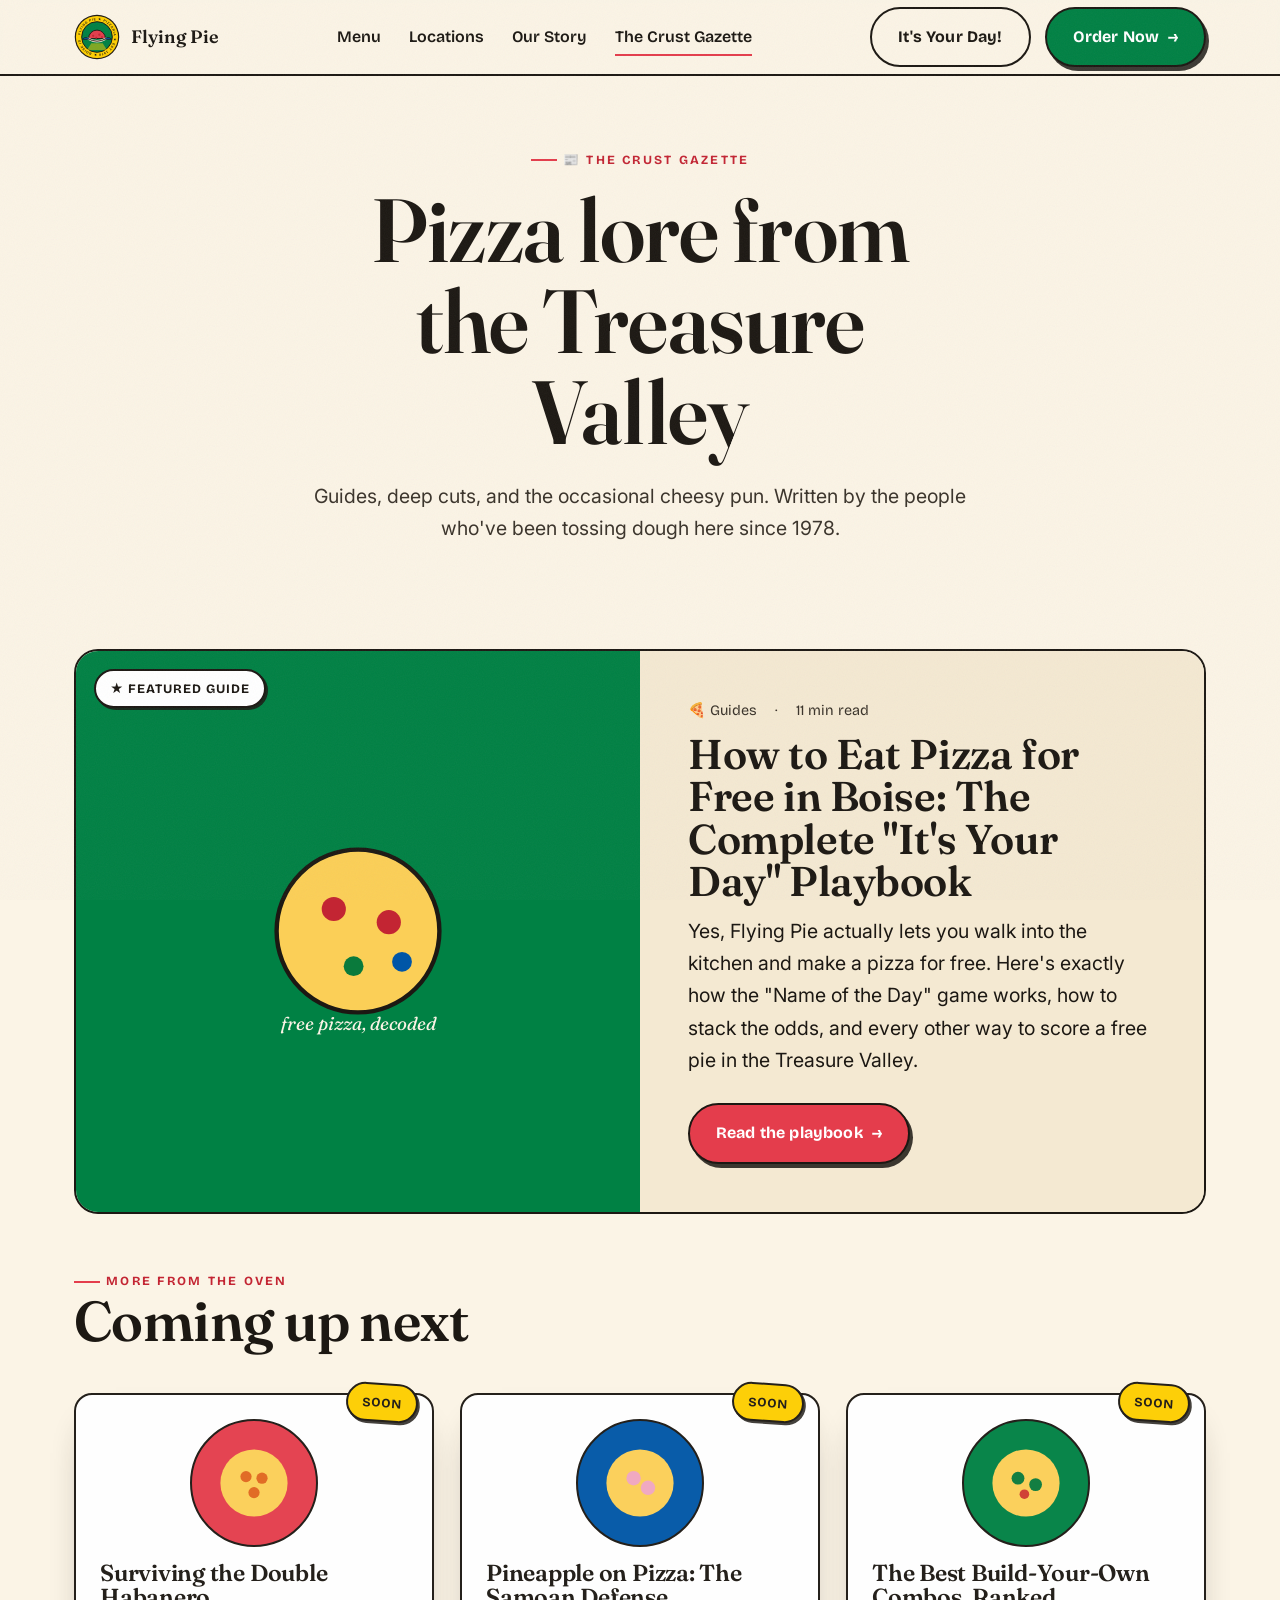
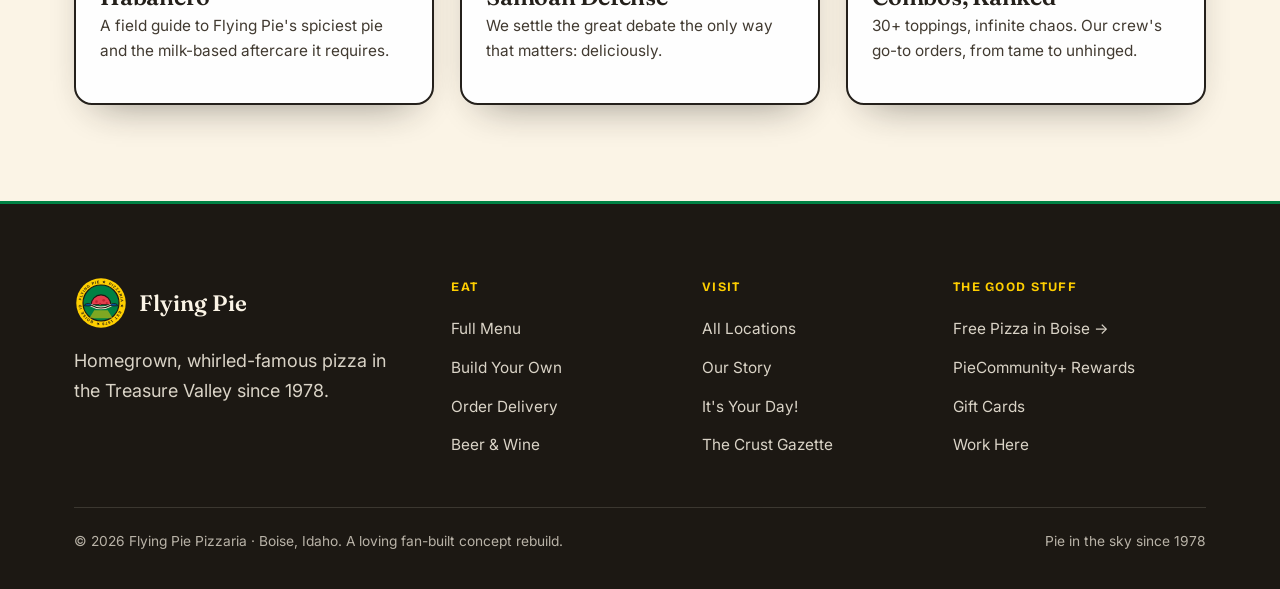
==== blog/index.html @ 6eec4156 "Flying Pie rebuild: multi-page site + flagship 'free pizza in Boise' SEO blog" ====
<!DOCTYPE html>
<html lang="en">
<head>
<meta charset="UTF-8">
<meta name="viewport" content="width=device-width, initial-scale=1.0">
<title>The Crust Gazette — Flying Pie's Boise Pizza Blog</title>
<meta name="description" content="Stories, guides and Treasure Valley pizza lore from Flying Pie. Start with the definitive guide to scoring free pizza in Boise.">
<link rel="canonical" href="https://flyingpie.example/blog/">
<link rel="icon" type="image/svg+xml" href="../assets/logo.svg">
<link rel="preconnect" href="https://fonts.googleapis.com">
<link rel="preconnect" href="https://fonts.gstatic.com" crossorigin>
<link href="https://fonts.googleapis.com/css2?family=Bricolage+Grotesque:opsz,wght@12..96,600;12..96,700;12..96,800&family=Fraunces:ital,opsz,wght@0,9..144,500;0,9..144,600;1,9..144,500;1,9..144,600&family=Inter:wght@400;500;600;700&display=swap" rel="stylesheet">
<link rel="stylesheet" href="../css/style.css">
</head>
<body>
<header class="nav">
  <div class="wrap nav__row">
    <a class="brandmark" href="../index.html" aria-label="Flying Pie home"><img src="../assets/logo.svg" alt="" width="46" height="46"><span>Flying&nbsp;Pie</span></a>
    <nav class="nav__links" aria-label="Primary">
      <a href="../menu.html">Menu</a><a href="../locations.html">Locations</a><a href="../about.html">Our Story</a><a href="index.html" class="is-active">The Crust Gazette</a>
    </nav>
    <div class="nav__cta">
      <a href="../about.html#iyd" class="btn btn--ghost" style="box-shadow:none">It's Your Day!</a>
      <a href="../locations.html" class="btn btn--green">Order Now <span class="arr">→</span></a>
    </div>
    <button class="nav__burger" aria-label="Menu" aria-expanded="false"><span></span><span></span><span></span></button>
  </div>
</header>
<nav class="mobile-menu" aria-label="Mobile"><a href="../menu.html">Menu</a><a href="../locations.html">Locations</a><a href="../about.html">Our Story</a><a href="index.html">The Crust Gazette</a><a href="../locations.html" class="btn btn--red">Order Now →</a></nav>

<section class="hero" style="padding-bottom:8px">
  <div class="wrap" style="text-align:center;max-width:720px">
    <span class="eyebrow" style="justify-content:center">📰 The Crust Gazette</span>
    <h1 class="reveal">Pizza lore from<br>the Treasure Valley</h1>
    <p class="lead reveal" style="margin:0 auto">Guides, deep cuts, and the occasional cheesy pun. Written by the people who've been tossing dough here since 1978.</p>
  </div>
</section>

<section class="section">
  <div class="wrap">

    <!-- FEATURED -->
    <a class="panel split reveal" href="free-pizza-boise-its-your-day.html" style="display:grid;text-decoration:none;margin-bottom:48px">
      <div class="split__media bg-green" style="min-height:300px;position:relative;overflow:hidden">
        <span class="badge" style="position:absolute;top:18px;left:18px;color:var(--ink)">★ Featured guide</span>
        <svg width="220" viewBox="0 0 200 200"><circle cx="100" cy="100" r="74" fill="#fbcf57" stroke="#1c1813" stroke-width="4"/><circle cx="78" cy="80" r="11" fill="#c32533"/><circle cx="128" cy="92" r="11" fill="#c32533"/><circle cx="96" cy="132" r="9" fill="#0a7a3c"/><circle cx="140" cy="128" r="9" fill="#0056a7"/><text x="100" y="190" text-anchor="middle" fill="#fbf4e6" style="font-family:'Fraunces',serif;font-style:italic;font-size:17px">free pizza, decoded</text></svg>
      </div>
      <div class="split__body bg-cream">
        <div class="post-meta" style="margin-top:0"><span>🍕 Guides</span><span>·</span><span>11 min read</span></div>
        <h2 style="margin:.25em 0 .3em;font-size:clamp(1.7rem,3.4vw,2.6rem)">How to Eat Pizza for Free in Boise: The Complete "It's Your Day" Playbook</h2>
        <p class="lead" style="color:var(--ink)">Yes, Flying Pie actually lets you walk into the kitchen and make a pizza for free. Here's exactly how the "Name of the Day" game works, how to stack the odds, and every other way to score a free pie in the Treasure Valley.</p>
        <span class="btn btn--red" style="margin-top:6px">Read the playbook <span class="arr">→</span></span>
      </div>
    </a>

    <!-- MORE -->
    <div class="sec-head reveal"><span class="eyebrow">More from the oven</span><h2>Coming up next</h2></div>
    <div class="grid grid-3">
      <article class="pcard reveal" style="opacity:.96">
        <span class="badge pcard__tag bg-yellow" style="color:var(--ink)">Soon</span>
        <div class="pcard__disc bg-red"><svg viewBox="0 0 100 100" width="80"><circle cx="50" cy="50" r="42" fill="#fbcf57"/><circle cx="40" cy="42" r="7" fill="#e0671f"/><circle cx="60" cy="44" r="7" fill="#e0671f"/><circle cx="50" cy="62" r="7" fill="#e0671f"/></svg></div>
        <h3>Surviving the Double Habanero</h3><p>A field guide to Flying Pie's spiciest pie and the milk-based aftercare it requires.</p>
      </article>
      <article class="pcard reveal" style="opacity:.96">
        <span class="badge pcard__tag bg-yellow" style="color:var(--ink)">Soon</span>
        <div class="pcard__disc bg-blue"><svg viewBox="0 0 100 100" width="80"><circle cx="50" cy="50" r="42" fill="#fbcf57"/><circle cx="42" cy="44" r="9" fill="#f0a6c0"/><circle cx="60" cy="56" r="9" fill="#f0a6c0"/></svg></div>
        <h3>Pineapple on Pizza: The Samoan Defense</h3><p>We settle the great debate the only way that matters: deliciously.</p>
      </article>
      <article class="pcard reveal" style="opacity:.96">
        <span class="badge pcard__tag bg-yellow" style="color:var(--ink)">Soon</span>
        <div class="pcard__disc bg-green"><svg viewBox="0 0 100 100" width="80"><circle cx="50" cy="50" r="42" fill="#fbcf57"/><circle cx="40" cy="44" r="8" fill="#0a7a3c"/><circle cx="62" cy="52" r="8" fill="#0a7a3c"/><circle cx="48" cy="64" r="6" fill="#cf3a2f"/></svg></div>
        <h3>The Best Build-Your-Own Combos, Ranked</h3><p>30+ toppings, infinite chaos. Our crew's go-to orders, from tame to unhinged.</p>
      </article>
    </div>

  </div>
</section>

<footer class="footer">
  <div class="wrap">
    <div class="footer__grid">
      <div><a class="brandmark" href="../index.html" style="color:var(--paper)"><img src="../assets/logo.svg" alt="" width="54" height="54"><span style="font-size:1.4rem">Flying&nbsp;Pie</span></a><p style="margin-top:16px;opacity:.85;max-width:34ch">Homegrown, whirled-famous pizza in the Treasure Valley since 1978.</p></div>
      <div><h5>Eat</h5><ul><li><a href="../menu.html">Full Menu</a></li><li><a href="../menu.html">Build Your Own</a></li><li><a href="../locations.html">Order Delivery</a></li><li><a href="../menu.html#drinks">Beer &amp; Wine</a></li></ul></div>
      <div><h5>Visit</h5><ul><li><a href="../locations.html">All Locations</a></li><li><a href="../about.html">Our Story</a></li><li><a href="../about.html#iyd">It's Your Day!</a></li><li><a href="index.html">The Crust Gazette</a></li></ul></div>
      <div><h5>The good stuff</h5><ul><li><a href="free-pizza-boise-its-your-day.html">Free Pizza in Boise →</a></li><li><a href="../locations.html">PieCommunity+ Rewards</a></li><li><a href="../locations.html">Gift Cards</a></li><li><a href="../about.html">Work Here</a></li></ul></div>
    </div>
    <div class="footer__bottom"><span>© <span data-year>2026</span> Flying Pie Pizzaria · Boise, Idaho. A loving fan-built concept rebuild.</span><span>Pie in the sky since 1978</span></div>
  </div>
</footer>
<script src="../js/main.js"></script>
</body>
</html>
---- css/style.css ----
/* =====================================================================
   FLYING PIE — design system
   "Pie in the sky since 1978" — a zine/Americana riso aesthetic
   Hand-built, no framework. Warm paper, overprint color, doodles.
   ===================================================================== */

:root{
  /* brand palette (pulled from flyingpie.com) */
  --ink:#1c1813;
  --ink-soft:#3a332a;
  --paper:#fbf4e6;
  --paper-2:#f4e9d2;
  --paper-3:#efe0c2;
  --green:#008144;
  --green-deep:#00633a;
  --green-ink:#063a23;
  --red:#e43d4c;
  --red-deep:#c32533;
  --yellow:#fece00;
  --yellow-deep:#f3b500;
  --blue:#0056a7;
  --blue-soft:#2f7fd0;
  --cream-line:rgba(28,24,19,.14);

  --shadow-sticker:3px 4px 0 rgba(28,24,19,.85);
  --shadow-card:0 18px 40px -22px rgba(28,24,19,.55);
  --radius:18px;
  --maxw:1180px;

  --font-display:"Fraunces",Georgia,serif;
  --font-grotesk:"Bricolage Grotesque","Inter",sans-serif;
  --font-body:"Inter",system-ui,sans-serif;
}

*{box-sizing:border-box}
html{scroll-behavior:smooth}
body{
  margin:0;
  font-family:var(--font-body);
  color:var(--ink);
  background:var(--paper);
  font-size:18px;
  line-height:1.65;
  -webkit-font-smoothing:antialiased;
  overflow-x:hidden;
}
/* subtle paper grain */
body::before{
  content:"";
  position:fixed;inset:0;
  pointer-events:none;z-index:9999;
  opacity:.05;
  background-image:url("data:image/svg+xml,%3Csvg xmlns='http://www.w3.org/2000/svg' width='120' height='120'%3E%3Cfilter id='n'%3E%3CfeTurbulence type='fractalNoise' baseFrequency='0.9' numOctaves='2' stitchTiles='stitch'/%3E%3C/filter%3E%3Crect width='100%25' height='100%25' filter='url(%23n)'/%3E%3C/svg%3E");
}

img{max-width:100%;display:block}
a{color:inherit;text-decoration:none}
button{font-family:inherit}

h1,h2,h3,h4{font-family:var(--font-display);font-weight:600;line-height:1.02;margin:0;letter-spacing:-.01em}
h1{font-size:clamp(2.7rem,7vw,5.6rem)}
h2{font-size:clamp(2rem,4.6vw,3.5rem)}
h3{font-size:clamp(1.35rem,2.6vw,2rem)}
p{margin:0 0 1.1em}

.wrap{max-width:var(--maxw);margin:0 auto;padding:0 24px}
.section{padding:96px 0}
.section-sm{padding:60px 0}

/* ---- type helpers ---- */
.eyebrow{
  font-family:var(--font-grotesk);
  font-weight:700;
  text-transform:uppercase;
  letter-spacing:.18em;
  font-size:.78rem;
  color:var(--red-deep);
  display:inline-flex;align-items:center;gap:.5em;
}
.eyebrow::before{content:"";width:26px;height:2px;background:var(--red);display:inline-block}
.serif-i{font-style:italic;font-family:var(--font-display)}
.u-green{color:var(--green)}
.u-red{color:var(--red)}
.u-blue{color:var(--blue)}
.u-yellow{color:var(--yellow-deep)}
.center{text-align:center}
.lead{font-size:1.22rem;color:var(--ink-soft);max-width:60ch}

/* highlighter underline */
.hl{
  background:linear-gradient(180deg,transparent 58%,var(--yellow) 58% 92%,transparent 92%);
  padding:0 .06em;
}

/* =====================  BUTTONS  ===================== */
.btn{
  display:inline-flex;align-items:center;gap:.55em;
  font-family:var(--font-grotesk);font-weight:700;
  font-size:1rem;letter-spacing:.01em;
  padding:15px 26px;border-radius:999px;
  border:2.5px solid var(--ink);
  background:var(--red);color:#fff;
  cursor:pointer;transition:transform .15s ease,box-shadow .15s ease;
  box-shadow:var(--shadow-sticker);
}
.btn:hover{transform:translate(-2px,-2px);box-shadow:5px 6px 0 rgba(28,24,19,.85)}
.btn:active{transform:translate(1px,2px);box-shadow:1px 1px 0 rgba(28,24,19,.85)}
.btn--green{background:var(--green);color:#fff}
.btn--yellow{background:var(--yellow);color:var(--ink)}
.btn--ghost{background:transparent;color:var(--ink)}
.btn--lg{padding:18px 34px;font-size:1.12rem}
.btn .arr{transition:transform .15s ease}
.btn:hover .arr{transform:translateX(3px)}

/* =====================  STICKER / BADGE  ===================== */
.badge{
  display:inline-flex;align-items:center;gap:.45em;
  font-family:var(--font-grotesk);font-weight:700;
  font-size:.8rem;text-transform:uppercase;letter-spacing:.08em;
  padding:7px 14px;border-radius:999px;
  border:2px solid var(--ink);background:#fff;
  box-shadow:2px 2px 0 rgba(28,24,19,.85);
}

/* =====================  NAV  ===================== */
.nav{
  position:sticky;top:0;z-index:200;
  background:rgba(251,244,230,.82);
  backdrop-filter:blur(10px);
  border-bottom:2px solid var(--ink);
}
.nav__row{display:flex;align-items:center;justify-content:space-between;height:74px}
.nav__links{display:flex;align-items:center;gap:28px}
.nav__links a{
  font-family:var(--font-grotesk);font-weight:600;font-size:1rem;
  position:relative;padding:4px 0;
}
.nav__links a::after{
  content:"";position:absolute;left:0;right:100%;bottom:-2px;height:2.5px;
  background:var(--red);transition:right .25s ease;
}
.nav__links a:hover::after,.nav__links a.is-active::after{right:0}
.nav__cta{display:flex;align-items:center;gap:14px}
.brandmark{display:flex;align-items:center;gap:11px;font-family:var(--font-display);font-weight:600}
.brandmark svg{height:46px;width:auto}
.nav__burger{display:none;background:none;border:0;cursor:pointer;padding:8px}
.nav__burger span{display:block;width:26px;height:2.6px;background:var(--ink);margin:5px 0;border-radius:2px;transition:.25s}
.mobile-menu{display:none}

/* =====================  HERO  ===================== */
.hero{position:relative;padding:64px 0 40px;overflow:hidden}
.hero__grid{display:grid;grid-template-columns:1.05fr .95fr;gap:40px;align-items:center}
.hero h1{margin:.15em 0 .25em}
.hero h1 .pop{color:var(--red);display:inline-block;transform:rotate(-2deg)}
.hero__art{position:relative;display:flex;justify-content:center;align-items:center;min-height:420px}
.hero__sky{
  position:absolute;inset:-10% -10% -10% -10%;
  background:
    radial-gradient(circle at 30% 30%, rgba(0,129,68,.16), transparent 60%),
    radial-gradient(circle at 75% 70%, rgba(0,86,167,.14), transparent 55%);
  z-index:0;
}
.hero__pizza{position:relative;z-index:2;width:min(420px,80%);animation:float 6s ease-in-out infinite}
@keyframes float{0%,100%{transform:translateY(0) rotate(-3deg)}50%{transform:translateY(-16px) rotate(2deg)}}
.hero__rating{margin-top:22px;display:flex;gap:22px;flex-wrap:wrap;align-items:center}
.stars{color:var(--yellow-deep);letter-spacing:2px;font-size:1.1rem}

/* dotted flight path */
.flightpath{position:absolute;z-index:1;opacity:.5}

/* =====================  MARQUEE  ===================== */
.marquee{
  background:var(--green);color:var(--paper);
  border-top:2px solid var(--ink);border-bottom:2px solid var(--ink);
  overflow:hidden;padding:14px 0;
}
.marquee__track{display:flex;gap:40px;width:max-content;animation:scroll 26s linear infinite}
.marquee:hover .marquee__track{animation-play-state:paused}
.marquee span{font-family:var(--font-display);font-style:italic;font-size:1.35rem;white-space:nowrap;display:flex;align-items:center;gap:40px}
.marquee span::after{content:"✦";color:var(--yellow);font-style:normal}
@keyframes scroll{to{transform:translateX(-50%)}}

/* =====================  CARDS / PIZZAS  ===================== */
.grid{display:grid;gap:26px}
.grid-3{grid-template-columns:repeat(3,1fr)}
.grid-4{grid-template-columns:repeat(4,1fr)}
.grid-2{grid-template-columns:repeat(2,1fr)}

.pcard{
  background:#fff;border:2.5px solid var(--ink);border-radius:var(--radius);
  padding:24px;position:relative;
  box-shadow:var(--shadow-card);
  transition:transform .18s ease,box-shadow .18s ease;
}
.pcard:hover{transform:translateY(-6px) rotate(-.6deg);box-shadow:0 26px 44px -22px rgba(28,24,19,.6)}
.pcard__disc{
  width:128px;height:128px;margin:0 auto 14px;border-radius:50%;
  display:grid;place-items:center;border:2.5px solid var(--ink);
  position:relative;overflow:hidden;
}
.pcard h3{font-size:1.45rem;margin-bottom:.2em}
.pcard p{font-size:.96rem;color:var(--ink-soft);margin-bottom:1em}
.pcard__tag{position:absolute;top:-12px;right:14px;transform:rotate(4deg)}
.pcard a.more{font-family:var(--font-grotesk);font-weight:700;color:var(--red-deep);font-size:.95rem}

/* =====================  PANEL / SPLIT  ===================== */
.panel{border:2.5px solid var(--ink);border-radius:24px;overflow:hidden}
.split{display:grid;grid-template-columns:1fr 1fr;align-items:stretch}
.split__media{min-height:340px;display:grid;place-items:center;position:relative}
.split__body{padding:48px}
.bg-green{background:var(--green);color:var(--paper)}
.bg-red{background:var(--red);color:#fff}
.bg-blue{background:var(--blue);color:#fff}
.bg-yellow{background:var(--yellow);color:var(--ink)}
.bg-cream{background:var(--paper-2)}
.bg-ink{background:var(--ink);color:var(--paper)}

/* =====================  REWARDS STRIP  ===================== */
.feature{display:flex;gap:16px;align-items:flex-start}
.feature__ico{flex:0 0 auto;width:52px;height:52px;border-radius:14px;display:grid;place-items:center;border:2.5px solid var(--ink);background:#fff;box-shadow:2px 2px 0 rgba(28,24,19,.85)}
.feature h4{font-family:var(--font-grotesk);font-size:1.1rem;margin-bottom:.2em}
.feature p{font-size:.95rem;color:inherit;opacity:.92;margin:0}

/* =====================  LOCATIONS  ===================== */
.loc{
  background:#fff;border:2.5px solid var(--ink);border-radius:var(--radius);
  padding:22px 22px 20px;box-shadow:var(--shadow-card);
  display:flex;flex-direction:column;gap:6px;
  transition:transform .16s ease;
}
.loc:hover{transform:translateY(-5px)}
.loc__pin{font-family:var(--font-grotesk);font-weight:700;color:var(--green);display:flex;align-items:center;gap:7px;font-size:.85rem;text-transform:uppercase;letter-spacing:.06em}
.loc h3{font-size:1.4rem}
.loc__addr{color:var(--ink-soft);font-size:.96rem}
.loc__row{display:flex;gap:12px;margin-top:12px;flex-wrap:wrap}
.loc__row a{font-family:var(--font-grotesk);font-weight:700;font-size:.9rem;padding:9px 16px;border-radius:999px;border:2px solid var(--ink)}
.loc__row a.call{background:var(--paper-2)}
.loc__row a.order{background:var(--red);color:#fff}

/* =====================  TIMELINE  ===================== */
.timeline{position:relative;margin-top:40px}
.timeline::before{content:"";position:absolute;left:120px;top:0;bottom:0;width:3px;background:repeating-linear-gradient(var(--ink) 0 8px,transparent 8px 16px)}
.tl{display:grid;grid-template-columns:120px 1fr;gap:28px;padding:18px 0;position:relative}
.tl__year{font-family:var(--font-display);font-weight:600;font-size:1.7rem;color:var(--green);text-align:right;padding-right:30px}
.tl__body{background:#fff;border:2.5px solid var(--ink);border-radius:14px;padding:16px 20px;box-shadow:3px 4px 0 rgba(28,24,19,.16);position:relative}
.tl__body::before{content:"";position:absolute;left:-39px;top:24px;width:15px;height:15px;border-radius:50%;background:var(--red);border:2.5px solid var(--ink)}
.tl__body h4{font-family:var(--font-grotesk);font-size:1.05rem;margin-bottom:.15em}
.tl__body p{margin:0;font-size:.96rem;color:var(--ink-soft)}

/* =====================  FOOTER  ===================== */
.footer{background:var(--ink);color:var(--paper);padding:72px 0 36px;border-top:3px solid var(--green)}
.footer a{color:var(--paper)}
.footer__grid{display:grid;grid-template-columns:1.6fr 1fr 1fr 1.2fr;gap:40px}
.footer h5{font-family:var(--font-grotesk);text-transform:uppercase;letter-spacing:.1em;font-size:.8rem;color:var(--yellow);margin:0 0 16px}
.footer ul{list-style:none;padding:0;margin:0;display:flex;flex-direction:column;gap:9px}
.footer ul a{opacity:.85;font-size:.96rem}
.footer ul a:hover{opacity:1;color:var(--yellow)}
.footer__bottom{margin-top:48px;padding-top:22px;border-top:1px solid rgba(251,244,230,.2);display:flex;justify-content:space-between;flex-wrap:wrap;gap:12px;font-size:.86rem;opacity:.7}

/* =====================  BLOG  ===================== */
.post-hero{padding:60px 0 30px}
.post-meta{display:flex;gap:18px;flex-wrap:wrap;font-family:var(--font-grotesk);font-size:.9rem;color:var(--ink-soft);margin-top:18px}
.article{max-width:760px;margin:0 auto;font-size:1.12rem;line-height:1.75}
.article h2{margin:1.6em 0 .5em;font-size:clamp(1.7rem,3.4vw,2.5rem)}
.article h3{margin:1.4em 0 .4em}
.article p{margin:0 0 1.15em}
.article ul,.article ol{margin:0 0 1.3em;padding-left:1.3em}
.article li{margin-bottom:.5em}
.article a{color:var(--green-deep);text-decoration:underline;text-decoration-color:var(--yellow);text-underline-offset:3px;text-decoration-thickness:2px;font-weight:600}
.article img{border-radius:14px;border:2.5px solid var(--ink);margin:1.5em 0}
.dropcap::first-letter{
  font-family:var(--font-display);float:left;font-size:4.6rem;line-height:.8;
  padding:6px 12px 0 0;color:var(--red);font-weight:600;
}
.callout{
  border:2.5px solid var(--ink);border-radius:18px;background:var(--paper-2);
  padding:26px 28px;margin:1.8em 0;box-shadow:var(--shadow-card);position:relative;
}
.callout--green{background:#e7f3ec}
.callout--yellow{background:#fdf3cf}
.callout h4{font-family:var(--font-grotesk);font-size:1.15rem;margin-bottom:.35em}
.callout p:last-child{margin:0}
blockquote{
  margin:1.8em 0;padding:6px 0 6px 26px;border-left:5px solid var(--red);
  font-family:var(--font-display);font-style:italic;font-size:1.4rem;color:var(--green-ink);
}
.tldr{
  border:2.5px dashed var(--ink);border-radius:18px;padding:24px 28px;margin:0 0 2em;
  background:#fff;
}
.tldr h4{font-family:var(--font-grotesk);font-size:.85rem;text-transform:uppercase;letter-spacing:.12em;color:var(--red-deep);margin-bottom:.5em}

/* faq */
.faq-item{border-bottom:2px solid var(--cream-line);padding:6px 0}
.faq-q{
  width:100%;text-align:left;background:none;border:0;cursor:pointer;
  font-family:var(--font-display);font-size:1.25rem;font-weight:600;
  padding:18px 40px 18px 0;position:relative;color:var(--ink);
}
.faq-q::after{content:"+";position:absolute;right:6px;top:14px;font-size:1.8rem;color:var(--green);transition:transform .2s}
.faq-q.open::after{transform:rotate(45deg)}
.faq-a{max-height:0;overflow:hidden;transition:max-height .3s ease}
.faq-a p{padding-bottom:18px;margin:0;color:var(--ink-soft)}

/* comparison table */
.tablewrap{overflow-x:auto;margin:1.8em 0;border:2.5px solid var(--ink);border-radius:18px}
table.cmp{width:100%;border-collapse:collapse;font-size:1rem;background:#fff;min-width:560px}
table.cmp th,table.cmp td{padding:14px 16px;text-align:left;border-bottom:1.5px solid var(--cream-line)}
table.cmp thead th{background:var(--green);color:var(--paper);font-family:var(--font-grotesk);font-size:.9rem;text-transform:uppercase;letter-spacing:.05em}
table.cmp tbody tr:last-child td{border-bottom:0}
table.cmp tbody tr:nth-child(even){background:var(--paper)}

/* name checker widget */
.namecheck{
  border:2.5px solid var(--ink);border-radius:22px;background:var(--ink);color:var(--paper);
  padding:34px;margin:2em 0;box-shadow:var(--shadow-card);text-align:center;
}
.namecheck h3{color:var(--yellow);margin-bottom:.3em}
.namecheck input{
  font-family:var(--font-grotesk);font-size:1.1rem;padding:14px 18px;border-radius:999px;
  border:2.5px solid var(--ink);width:min(320px,80%);margin:14px 8px;
}
.namecheck__out{margin-top:18px;font-family:var(--font-display);font-style:italic;font-size:1.3rem;min-height:1.6em}

/* progress reading bar */
.readbar{position:fixed;top:0;left:0;height:4px;background:var(--red);width:0;z-index:300}

/* doodle helpers */
.doodle{position:absolute;pointer-events:none;z-index:1}
.tilt-l{transform:rotate(-3deg)}
.tilt-r{transform:rotate(3deg)}

/* section heading block */
.sec-head{max-width:680px;margin:0 0 44px}
.sec-head.center{margin-left:auto;margin-right:auto}

/* cta band */
.ctaband{background:var(--red);color:#fff;border:3px solid var(--ink);border-radius:28px;padding:56px;text-align:center;position:relative;overflow:hidden}
.ctaband h2{color:#fff}
.ctaband .doodle{opacity:.9}

/* chips */
.chips{display:flex;gap:10px;flex-wrap:wrap}
.chip{font-family:var(--font-grotesk);font-weight:600;font-size:.85rem;padding:7px 14px;border-radius:999px;border:2px solid var(--ink);background:#fff}

/* =====================  RESPONSIVE  ===================== */
@media(max-width:1000px){
  .grid-4{grid-template-columns:repeat(2,1fr)}
  .footer__grid{grid-template-columns:1fr 1fr}
}
@media(max-width:860px){
  body{font-size:17px}
  .nav__links{display:none}
  .nav__cta .btn--ghost{display:none}
  .nav__burger{display:block}
  .hero__grid{grid-template-columns:1fr;gap:10px}
  .hero__art{min-height:300px;order:-1}
  .split{grid-template-columns:1fr}
  .grid-3{grid-template-columns:1fr}
  .grid-2{grid-template-columns:1fr}
  .timeline::before{left:14px}
  .tl{grid-template-columns:1fr;gap:8px;padding-left:40px}
  .tl__year{text-align:left;padding-right:0}
  .tl__body::before{left:-33px}
  .section{padding:64px 0}
  .split__body{padding:30px}
  .ctaband{padding:36px 24px}
  /* mobile menu */
  .mobile-menu{
    display:block;position:fixed;inset:74px 0 auto 0;z-index:150;
    background:var(--paper);border-bottom:2px solid var(--ink);
    transform:translateY(-120%);transition:transform .3s ease;padding:18px 24px 26px;
  }
  .mobile-menu.open{transform:translateY(0)}
  .mobile-menu a{display:block;font-family:var(--font-display);font-size:1.6rem;padding:10px 0;border-bottom:1.5px solid var(--cream-line)}
  .mobile-menu .btn{margin-top:16px;width:100%}
}
@media(max-width:520px){
  .grid-4{grid-template-columns:1fr}
  .footer__grid{grid-template-columns:1fr}
  h1{font-size:clamp(2.4rem,11vw,3.2rem)}
}

/* reveal on scroll */
.reveal{opacity:0;transform:translateY(24px);transition:opacity .6s ease,transform .6s ease}
.reveal.in{opacity:1;transform:none}

@media (prefers-reduced-motion:reduce){
  *{animation:none!important;transition:none!important}
  .reveal{opacity:1;transform:none}
}
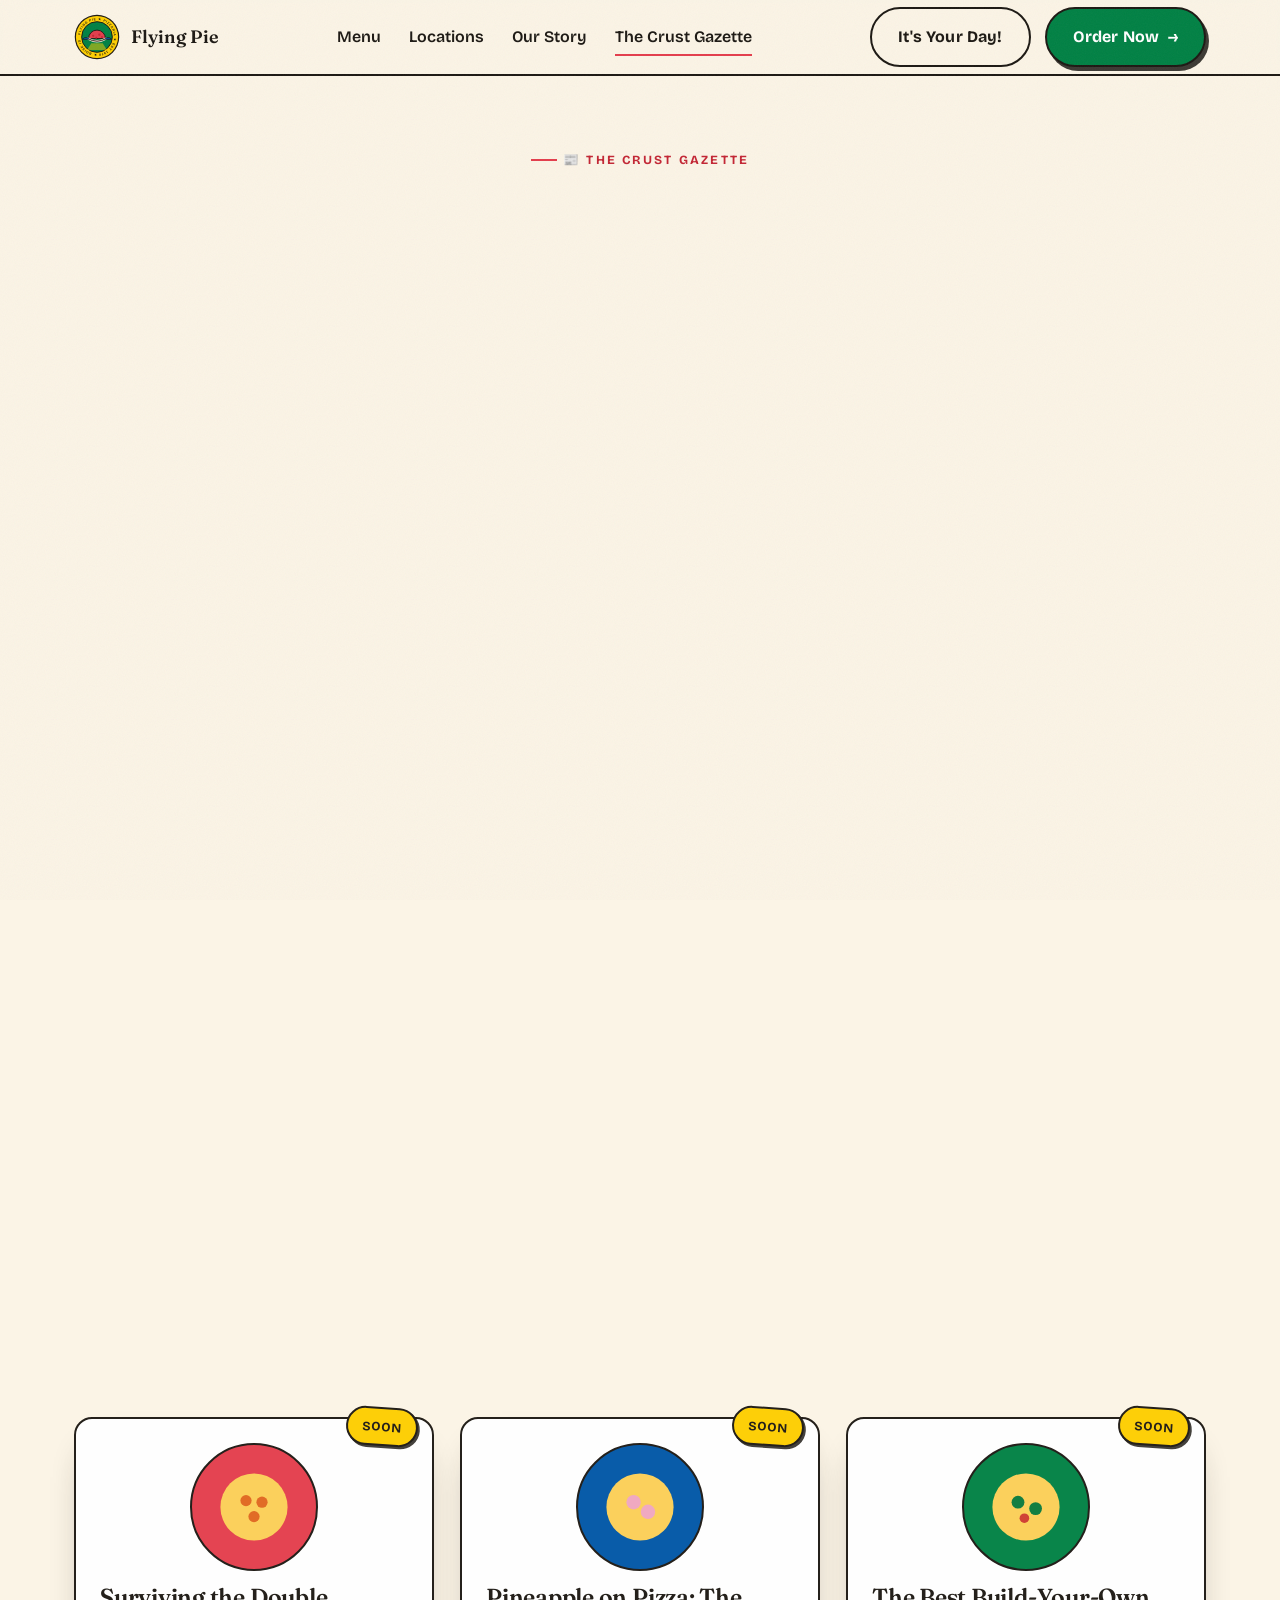
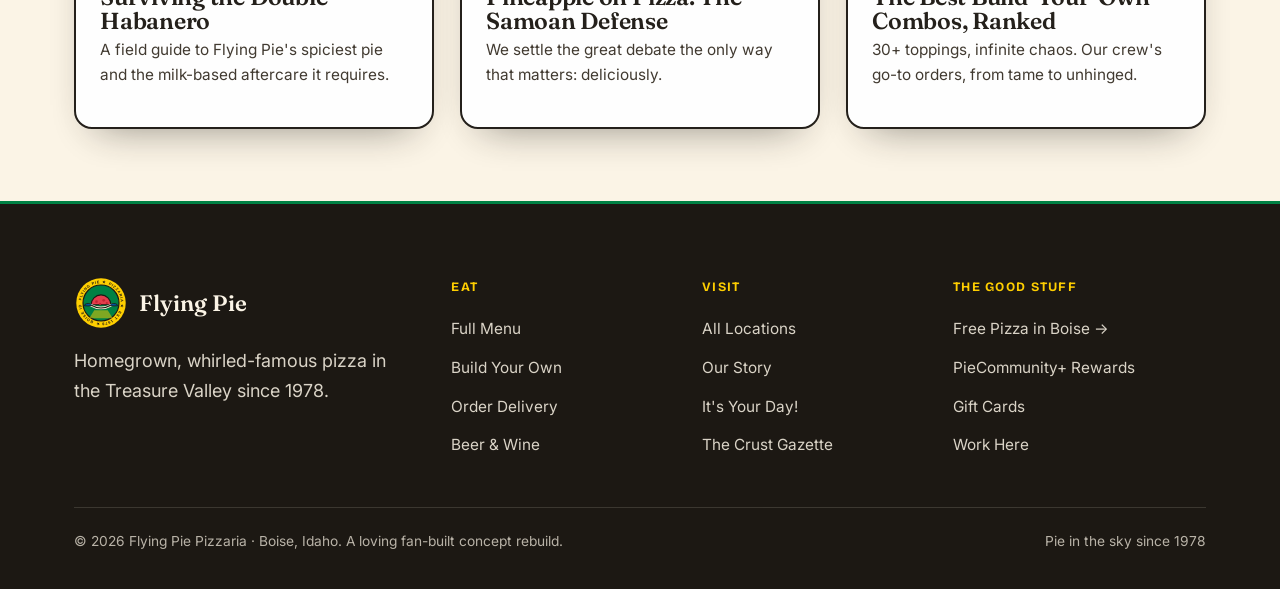
==== commit eaa4ac7c: "Polish: fix footer city-chip contrast, remove em dashes, tidy Oracle copy" ====
--- a/blog/index.html
+++ b/blog/index.html
@@ -3,7 +3,7 @@
 <head>
 <meta charset="UTF-8">
 <meta name="viewport" content="width=device-width, initial-scale=1.0">
-<title>The Crust Gazette — Flying Pie's Boise Pizza Blog</title>
+<title>The Crust Gazette · Flying Pie's Boise Pizza Blog</title>
 <meta name="description" content="Stories, guides and Treasure Valley pizza lore from Flying Pie. Start with the definitive guide to scoring free pizza in Boise.">
 <link rel="canonical" href="https://flyingpie.example/blog/">
 <link rel="icon" type="image/svg+xml" href="../assets/logo.svg">
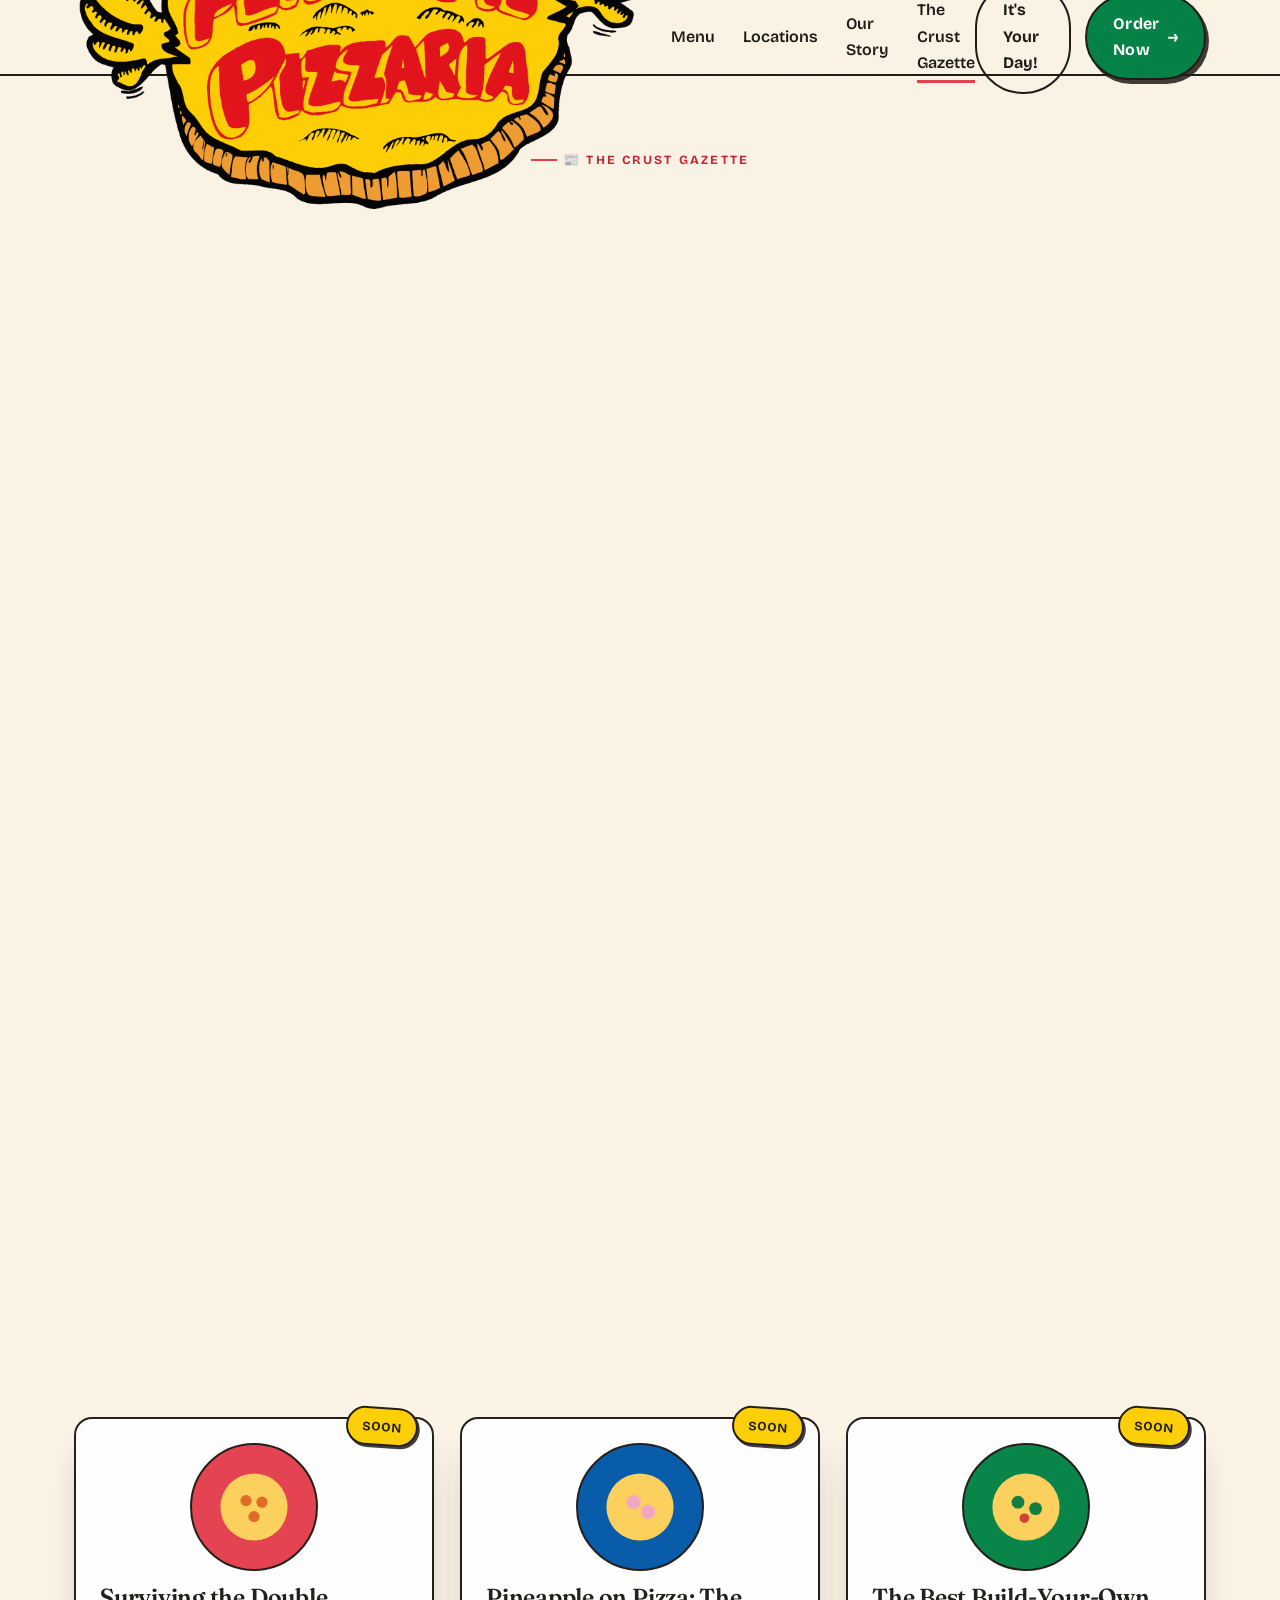
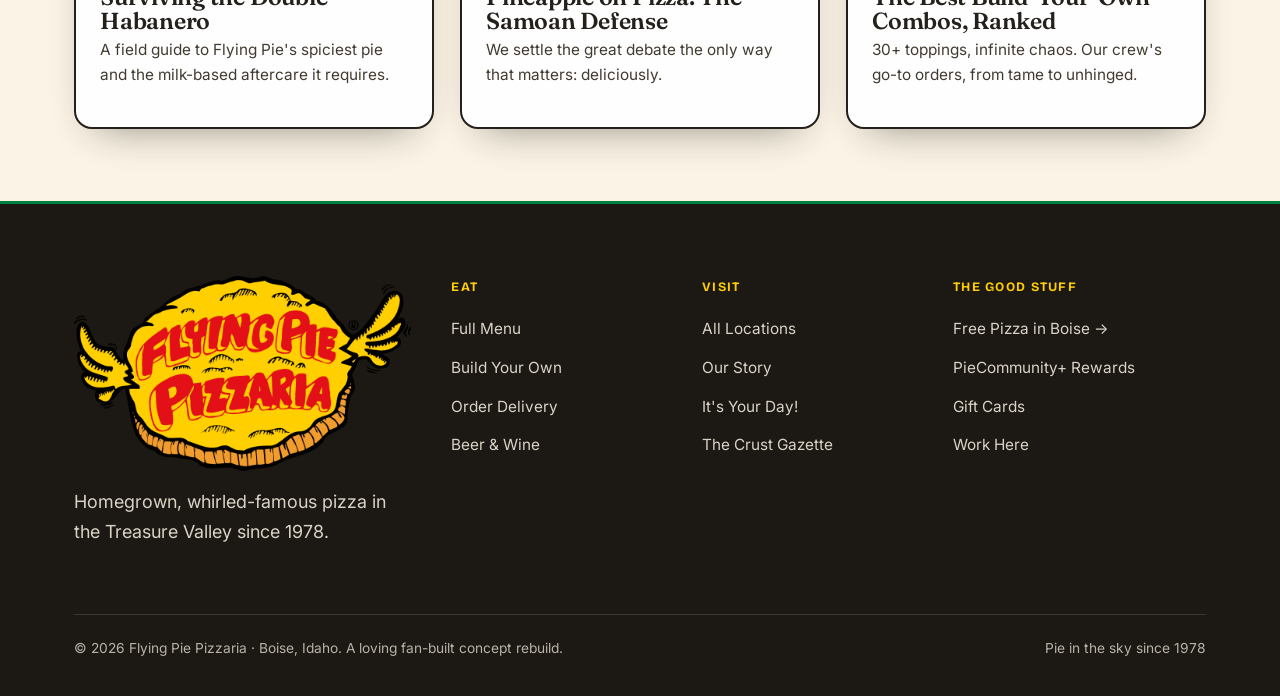
==== commit e44e78ec: "Add interactive pizza builder + ordering, real logo, richer pizza art, bulletproof reveal" ====
--- a/blog/index.html
+++ b/blog/index.html
@@ -15,18 +15,18 @@
 <body>
 <header class="nav">
   <div class="wrap nav__row">
-    <a class="brandmark" href="../index.html" aria-label="Flying Pie home"><img src="../assets/logo.svg" alt="" width="46" height="46"><span>Flying&nbsp;Pie</span></a>
+    <a class="brandmark" href="../index.html" aria-label="Flying Pie home"><img src="../assets/flying-pie-logo.png" alt="Flying Pie Pizzaria" class="logo-img"></a>
     <nav class="nav__links" aria-label="Primary">
       <a href="../menu.html">Menu</a><a href="../locations.html">Locations</a><a href="../about.html">Our Story</a><a href="index.html" class="is-active">The Crust Gazette</a>
     </nav>
     <div class="nav__cta">
       <a href="../about.html#iyd" class="btn btn--ghost" style="box-shadow:none">It's Your Day!</a>
-      <a href="../locations.html" class="btn btn--green">Order Now <span class="arr">→</span></a>
+      <a href="../order.html" class="btn btn--green">Order Now <span class="arr">→</span></a>
     </div>
     <button class="nav__burger" aria-label="Menu" aria-expanded="false"><span></span><span></span><span></span></button>
   </div>
 </header>
-<nav class="mobile-menu" aria-label="Mobile"><a href="../menu.html">Menu</a><a href="../locations.html">Locations</a><a href="../about.html">Our Story</a><a href="index.html">The Crust Gazette</a><a href="../locations.html" class="btn btn--red">Order Now →</a></nav>
+<nav class="mobile-menu" aria-label="Mobile"><a href="../menu.html">Menu</a><a href="../locations.html">Locations</a><a href="../about.html">Our Story</a><a href="index.html">The Crust Gazette</a><a href="../order.html" class="btn btn--red">Order Now →</a></nav>
 
 <section class="hero" style="padding-bottom:8px">
   <div class="wrap" style="text-align:center;max-width:720px">
@@ -79,8 +79,8 @@
 <footer class="footer">
   <div class="wrap">
     <div class="footer__grid">
-      <div><a class="brandmark" href="../index.html" style="color:var(--paper)"><img src="../assets/logo.svg" alt="" width="54" height="54"><span style="font-size:1.4rem">Flying&nbsp;Pie</span></a><p style="margin-top:16px;opacity:.85;max-width:34ch">Homegrown, whirled-famous pizza in the Treasure Valley since 1978.</p></div>
-      <div><h5>Eat</h5><ul><li><a href="../menu.html">Full Menu</a></li><li><a href="../menu.html">Build Your Own</a></li><li><a href="../locations.html">Order Delivery</a></li><li><a href="../menu.html#drinks">Beer &amp; Wine</a></li></ul></div>
+      <div><a class="brandmark" href="../index.html" style="color:var(--paper)"><img src="../assets/flying-pie-logo.png" alt="Flying Pie Pizzaria" class="logo-img logo-img--footer"></a><p style="margin-top:16px;opacity:.85;max-width:34ch">Homegrown, whirled-famous pizza in the Treasure Valley since 1978.</p></div>
+      <div><h5>Eat</h5><ul><li><a href="../menu.html">Full Menu</a></li><li><a href="../order.html">Build Your Own</a></li><li><a href="../order.html">Order Delivery</a></li><li><a href="../menu.html#drinks">Beer &amp; Wine</a></li></ul></div>
       <div><h5>Visit</h5><ul><li><a href="../locations.html">All Locations</a></li><li><a href="../about.html">Our Story</a></li><li><a href="../about.html#iyd">It's Your Day!</a></li><li><a href="index.html">The Crust Gazette</a></li></ul></div>
       <div><h5>The good stuff</h5><ul><li><a href="free-pizza-boise-its-your-day.html">Free Pizza in Boise →</a></li><li><a href="../locations.html">PieCommunity+ Rewards</a></li><li><a href="../locations.html">Gift Cards</a></li><li><a href="../about.html">Work Here</a></li></ul></div>
     </div>
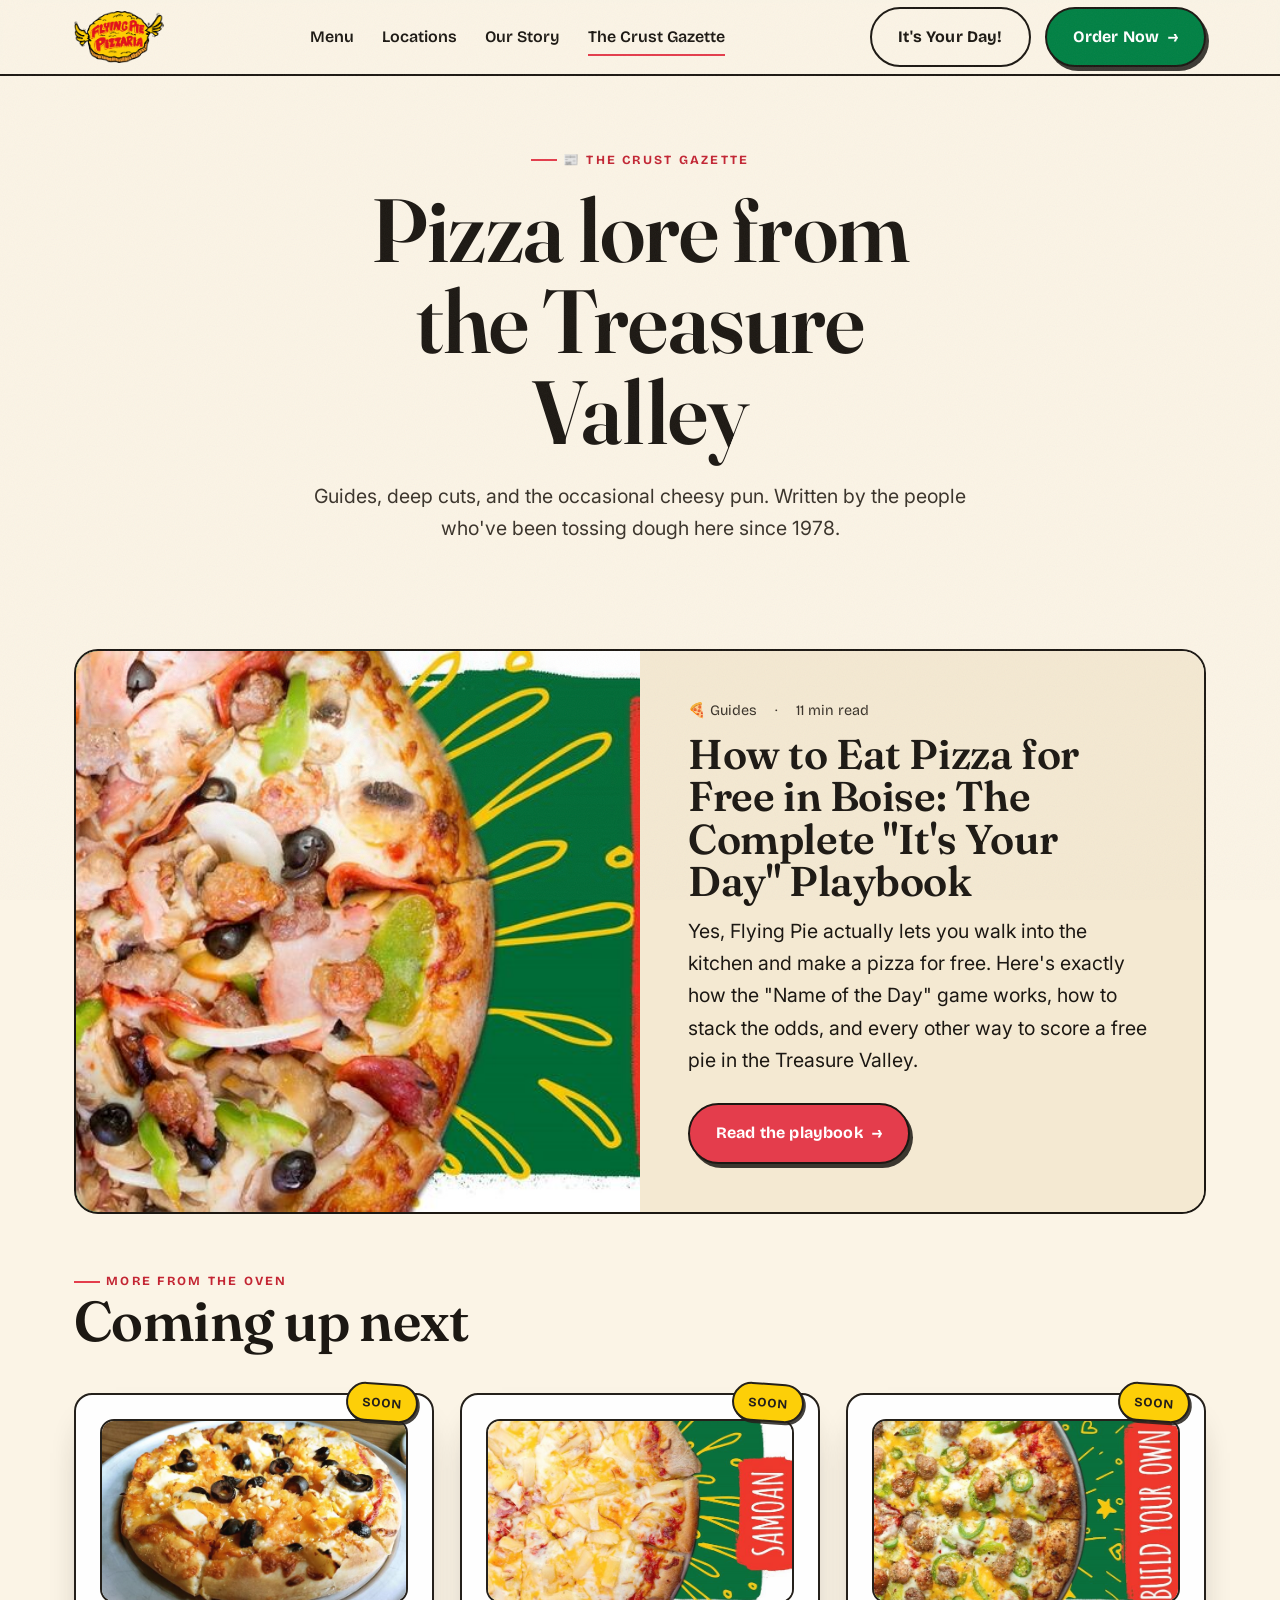
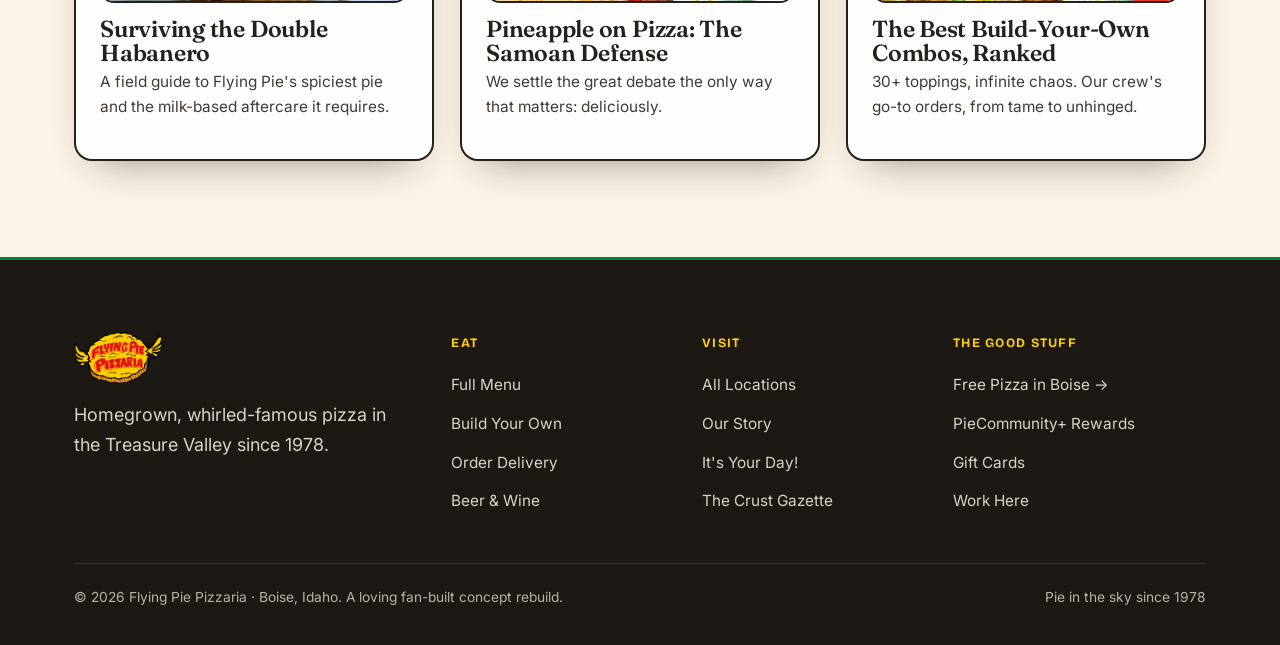
==== commit f3332134: "Blog: replace crude SVG pizzas with real Flying Pie photos (featured + teasers)" ====
--- a/blog/index.html
+++ b/blog/index.html
@@ -43,7 +43,7 @@
     <a class="panel split reveal" href="free-pizza-boise-its-your-day.html" style="display:grid;text-decoration:none;margin-bottom:48px">
       <div class="split__media bg-green" style="min-height:300px;position:relative;overflow:hidden">
         <span class="badge" style="position:absolute;top:18px;left:18px;color:var(--ink)">★ Featured guide</span>
-        <svg width="220" viewBox="0 0 200 200"><circle cx="100" cy="100" r="74" fill="#fbcf57" stroke="#1c1813" stroke-width="4"/><circle cx="78" cy="80" r="11" fill="#c32533"/><circle cx="128" cy="92" r="11" fill="#c32533"/><circle cx="96" cy="132" r="9" fill="#0a7a3c"/><circle cx="140" cy="128" r="9" fill="#0056a7"/><text x="100" y="190" text-anchor="middle" fill="#fbf4e6" style="font-family:'Fraunces',serif;font-style:italic;font-size:17px">free pizza, decoded</text></svg>
+        <img src="../assets/food/c717dc19bd1c4a53b7072cd13a81356d.jpg" alt="A loaded Flying Pie pizza" style="position:absolute;inset:0;width:100%;height:100%;object-fit:cover" loading="lazy">
       </div>
       <div class="split__body bg-cream">
         <div class="post-meta" style="margin-top:0"><span>🍕 Guides</span><span>·</span><span>11 min read</span></div>
@@ -58,17 +58,17 @@
     <div class="grid grid-3">
       <article class="pcard reveal" style="opacity:.96">
         <span class="badge pcard__tag bg-yellow" style="color:var(--ink)">Soon</span>
-        <div class="pcard__disc bg-red"><svg viewBox="0 0 100 100" width="80"><circle cx="50" cy="50" r="42" fill="#fbcf57"/><circle cx="40" cy="42" r="7" fill="#e0671f"/><circle cx="60" cy="44" r="7" fill="#e0671f"/><circle cx="50" cy="62" r="7" fill="#e0671f"/></svg></div>
+        <img class="pcard__photo" src="../assets/food/fd188f29503646159f7cbcb5f861093c.jpg" alt="Surviving the Double Habanero" loading="lazy">
         <h3>Surviving the Double Habanero</h3><p>A field guide to Flying Pie's spiciest pie and the milk-based aftercare it requires.</p>
       </article>
       <article class="pcard reveal" style="opacity:.96">
         <span class="badge pcard__tag bg-yellow" style="color:var(--ink)">Soon</span>
-        <div class="pcard__disc bg-blue"><svg viewBox="0 0 100 100" width="80"><circle cx="50" cy="50" r="42" fill="#fbcf57"/><circle cx="42" cy="44" r="9" fill="#f0a6c0"/><circle cx="60" cy="56" r="9" fill="#f0a6c0"/></svg></div>
+        <img class="pcard__photo" src="../assets/food/9041b096e27f4f92951b82354c9c50bd.jpg" alt="Pineapple on Pizza: The Samoan Defense" loading="lazy">
         <h3>Pineapple on Pizza: The Samoan Defense</h3><p>We settle the great debate the only way that matters: deliciously.</p>
       </article>
       <article class="pcard reveal" style="opacity:.96">
         <span class="badge pcard__tag bg-yellow" style="color:var(--ink)">Soon</span>
-        <div class="pcard__disc bg-green"><svg viewBox="0 0 100 100" width="80"><circle cx="50" cy="50" r="42" fill="#fbcf57"/><circle cx="40" cy="44" r="8" fill="#0a7a3c"/><circle cx="62" cy="52" r="8" fill="#0a7a3c"/><circle cx="48" cy="64" r="6" fill="#cf3a2f"/></svg></div>
+        <img class="pcard__photo" src="../assets/food/f576eafb0d984512952c0c2b07cd5561.jpg" alt="The Best Build-Your-Own Combos, Ranked" loading="lazy">
         <h3>The Best Build-Your-Own Combos, Ranked</h3><p>30+ toppings, infinite chaos. Our crew's go-to orders, from tame to unhinged.</p>
       </article>
     </div>
--- a/css/style.css
+++ b/css/style.css
@@ -389,3 +389,96 @@
   *{animation:none!important;transition:none!important}
   .reveal{opacity:1;transform:none}
 }
+
+/* =====================  REAL LOGO  ===================== */
+.brandmark .logo-img{height:52px;width:auto;display:block}
+.logo-img--footer{height:60px}
+@media(max-width:860px){.brandmark .logo-img{height:44px}}
+
+/* =====================  PIZZA BUILDER  ===================== */
+.builder{display:grid;grid-template-columns:1.05fr .95fr;gap:34px;align-items:start}
+.builder__panel{position:sticky;top:96px}
+.pizza-stage{background:radial-gradient(circle at 50% 42%, #fff7e6, #f2e6cc);border:2.5px solid var(--ink);border-radius:24px;padding:24px;box-shadow:var(--shadow-card);position:relative;overflow:hidden}
+.pizza-stage svg{width:100%;height:auto;display:block;filter:drop-shadow(0 14px 22px rgba(28,24,19,.22))}
+.price-tag{position:absolute;top:18px;right:18px;background:var(--green);color:#fff;border:2.5px solid var(--ink);border-radius:999px;padding:10px 18px;font-family:var(--font-display);font-size:1.6rem;box-shadow:var(--shadow-sticker)}
+.build-summary{margin-top:16px;font-family:var(--font-grotesk);font-size:.9rem;color:var(--ink-soft);text-align:center;min-height:1.4em}
+.opt-group{margin-bottom:26px}
+.opt-group h3{font-size:1.35rem;margin-bottom:4px;display:flex;align-items:baseline;gap:10px}
+.opt-group .hint{font-family:var(--font-grotesk);font-size:.8rem;color:var(--ink-soft);font-weight:600}
+.opt-row{display:flex;gap:10px;flex-wrap:wrap;margin-top:12px}
+.opt{font-family:var(--font-grotesk);font-weight:700;font-size:.95rem;padding:11px 16px;border-radius:14px;border:2.5px solid var(--ink);background:#fff;cursor:pointer;transition:transform .12s ease,box-shadow .12s ease,background .12s;display:flex;flex-direction:column;gap:1px;line-height:1.15;box-shadow:2px 2px 0 rgba(28,24,19,.18)}
+.opt small{font-weight:600;opacity:.6;font-size:.78rem}
+.opt:hover{transform:translateY(-2px)}
+.opt.sel{background:var(--yellow);box-shadow:2px 2px 0 rgba(28,24,19,.85)}
+.opt.sel.meat{background:#ffd9d0}
+.opt.sel.veg{background:#d9f0df}
+.topping-grid{display:grid;grid-template-columns:repeat(auto-fill,minmax(118px,1fr));gap:10px;margin-top:12px}
+.order-actions{display:flex;gap:12px;flex-wrap:wrap;margin-top:10px;align-items:center}
+.cart{border:2.5px solid var(--ink);border-radius:18px;background:var(--paper-2);padding:20px 22px;margin-top:14px;box-shadow:var(--shadow-card)}
+.cart h4{font-family:var(--font-grotesk);text-transform:uppercase;letter-spacing:.08em;font-size:.82rem;color:var(--red-deep);margin:0 0 12px}
+.cart__item{display:flex;justify-content:space-between;gap:12px;padding:10px 0;border-bottom:1.5px solid var(--cream-line);font-size:.96rem}
+.cart__item .nm{font-weight:600}
+.cart__item .meta{font-size:.82rem;color:var(--ink-soft);font-family:var(--font-grotesk)}
+.cart__item .rm{background:none;border:0;color:var(--red-deep);cursor:pointer;font-weight:700;font-family:var(--font-grotesk);font-size:.85rem;padding:0;margin-top:4px}
+.cart__total{display:flex;justify-content:space-between;align-items:center;margin-top:14px;font-family:var(--font-display);font-size:1.5rem}
+.cart__empty{color:var(--ink-soft);font-size:.95rem;margin:0}
+.modal{position:fixed;inset:0;z-index:500;display:none;align-items:center;justify-content:center;background:rgba(28,24,19,.6);padding:20px}
+.modal.open{display:flex}
+.modal__card{background:var(--paper);border:3px solid var(--ink);border-radius:24px;max-width:520px;width:100%;padding:36px;box-shadow:0 30px 60px -20px rgba(0,0,0,.6);position:relative;max-height:90vh;overflow:auto}
+.modal__close{position:absolute;top:14px;right:16px;background:none;border:0;font-size:1.8rem;cursor:pointer;line-height:1}
+.modal h2{margin-bottom:.2em}
+@media(max-width:860px){.builder{grid-template-columns:1fr;gap:24px}.builder__panel{position:static}}
+
+/* =====================  REAL PHOTO CARDS  ===================== */
+.pcard__photo{width:100%;height:184px;object-fit:cover;border-radius:14px;border:2.5px solid var(--ink);margin-bottom:14px;display:block;background:var(--paper-2)}
+
+/* =====================  MENU SECTIONS (order page)  ===================== */
+.menu-cat{margin-top:54px}
+.menu-cat__head{margin-bottom:20px}
+.menu-cat__head h2{font-size:clamp(1.6rem,3.4vw,2.4rem)}
+.menu-cat__head p{color:var(--ink-soft);font-size:.98rem;margin:.2em 0 0}
+.mgrid{display:grid;grid-template-columns:repeat(auto-fill,minmax(230px,1fr));gap:18px}
+.mitem{background:#fff;border:2.5px solid var(--ink);border-radius:16px;overflow:hidden;box-shadow:var(--shadow-card);display:flex;flex-direction:column;transition:transform .16s ease}
+.mitem:hover{transform:translateY(-4px)}
+.mitem__img{height:150px;background-size:cover;background-position:center;border-bottom:2.5px solid var(--ink)}
+.mitem__body{padding:14px 16px 16px;display:flex;flex-direction:column;flex:1}
+.mitem__body h4{font-family:var(--font-display);font-size:1.2rem;margin:0 0 .15em}
+.mitem__body p{font-size:.88rem;color:var(--ink-soft);margin:0 0 12px;flex:1}
+.mitem__foot{display:flex;align-items:center;justify-content:space-between;gap:8px}
+.mitem__price{font-family:var(--font-display);font-size:1.3rem;font-weight:600}
+.mitem__add{padding:9px 16px;font-size:.9rem;box-shadow:2px 2px 0 rgba(28,24,19,.85)}
+.mitem__add.added{background:var(--green-deep)}
+
+/* sticky cart button (mobile-friendly) */
+.cartbar{position:sticky;top:74px;z-index:120;display:flex;justify-content:flex-end;pointer-events:none}
+.cartbar .btn{pointer-events:auto}
+.cartbtn__c{display:inline-grid;place-items:center;min-width:22px;height:22px;border-radius:999px;background:var(--yellow);color:var(--ink);border:2px solid var(--ink);font-size:.8rem;margin-left:6px;padding:0 5px}
+.pulse{animation:pls .35s ease}
+@keyframes pls{0%{transform:scale(1)}50%{transform:scale(1.12)}100%{transform:scale(1)}}
+
+/* builder price line + divider */
+.builder-pricebar{display:flex;align-items:center;justify-content:space-between;gap:14px;margin:6px 0 18px;padding:14px 18px;border:2.5px solid var(--ink);border-radius:16px;background:var(--paper-2)}
+.builder-pricebar .lab{font-family:var(--font-grotesk);font-weight:700;text-transform:uppercase;letter-spacing:.06em;font-size:.8rem;color:var(--ink-soft)}
+.builder-pricebar .val{font-family:var(--font-display);font-size:2rem;color:var(--green)}
+
+/* checkout extras */
+.seg{display:flex;gap:8px;margin:18px 0 14px;border:2.5px solid var(--ink);border-radius:14px;padding:5px;background:#fff}
+.seg__b{flex:1;border:0;background:none;cursor:pointer;font-family:var(--font-grotesk);font-weight:700;padding:11px;border-radius:10px;font-size:.95rem}
+.seg__b.on{background:var(--green);color:#fff}
+.fld{font-family:var(--font-grotesk);font-size:1rem;padding:12px 14px;border:2.5px solid var(--ink);border-radius:12px;width:100%}
+.fld-label{display:block;font-family:var(--font-grotesk);font-weight:700;font-size:.9rem;margin-bottom:5px}
+.ord-review{border:2px solid var(--ink);border-radius:14px;padding:4px 16px;margin-bottom:6px;max-height:230px;overflow:auto}
+.demo-note{font-size:.8rem;color:var(--ink-soft);margin:12px 0 0}
+.dd-box{border:2.5px solid var(--ink);border-radius:16px;background:#fff3cf;padding:20px;margin-top:6px}
+
+/* cart qty rows */
+.qtyrow{display:flex;align-items:center;gap:8px;margin-top:8px}
+.qtybtn{width:26px;height:26px;border:2px solid var(--ink);background:#fff;border-radius:8px;cursor:pointer;font-weight:700;line-height:1;font-size:1rem}
+.qn{min-width:18px;text-align:center;font-weight:700}
+.cart__item .rm{margin-left:6px}
+.lineprice{font-family:var(--font-display);font-size:1.1rem;white-space:nowrap}
+
+@media(max-width:860px){
+  .mgrid{grid-template-columns:repeat(auto-fill,minmax(150px,1fr))}
+  .cartbar{top:74px}
+}
